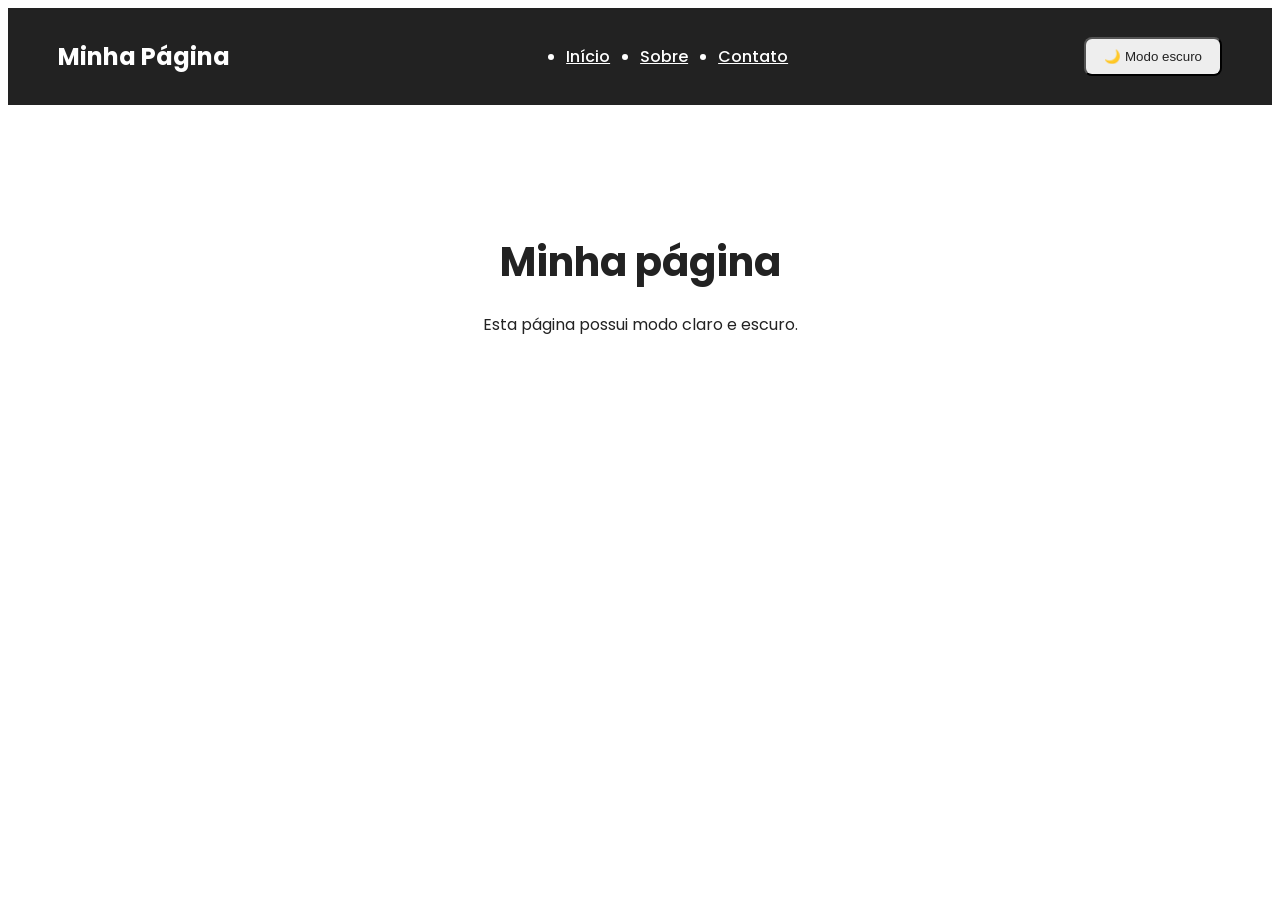
==== index.html @ bebd65f7 "Update stylesheet and script paths in index.html" ====
<!DOCTYPE html>
<html lang="pt-BR">

<head>
    <meta charset="UTF-8">
    <meta name="viewport" content="width=device-width, initial-scale=1.0">

    <title>Modo Escuro</title>

    <!-- Google Fonts -->
    <link rel="preconnect" href="https://fonts.googleapis.com">
    <link rel="preconnect" href="https://fonts.gstatic.com" crossorigin>

    <link href="https://fonts.googleapis.com/css2?family=Poppins:wght@400;500;600;700&display=swap" rel="stylesheet">

    <!-- CSS -->
    <link rel="stylesheet" href="css/style.css">
</head>

<body>

    <!-- NAVBAR -->
    <nav class="navbar">

        <div class="logo">
            Minha Página
        </div>

        <ul class="menu">
            <li><a href="#">Início</a></li>
            <li><a href="#">Sobre</a></li>
            <li><a href="#">Contato</a></li>
        </ul>

        <button id="botaoTema">
            🌙 Modo escuro
        </button>

    </nav>

    <!-- CONTEÚDO -->
    <main>

        <h1>Minha página</h1>

        <p>
            Esta página possui modo claro e escuro.
        </p>

    </main>

    <!-- JavaScript -->
    <script src="js/script.js"></script>

</body>

</html>
---- css/style.css ----
/* ===================================
   CONFIGURAÇÃO GERAL
   =================================== */

body {

    font-family: "Poppins", sans-serif;

    background-color: white;

    color: #222;

    transition: 0.3s;

}


/* ===================================
   NAVBAR
   =================================== */

.navbar {

    display: flex;

    justify-content: space-between;

    align-items: center;

    padding: 20px 50px;

    background-color: #222;

    color: white;

}


/* ===================================
   LOGO
   =================================== */

.logo {

    font-size: 24px;

    font-weight: 700;

}


/* ===================================
   MENU
   =================================== */

.menu {

    display: flex;

    gap: 30px;

}


.menu a {

    color: white;

    font-size: 16px;

    font-weight: 500;

    transition: 0.3s;

}


.menu a:hover {

    opacity: 0.7;

}


/* ===================================
   BOTÕES
   =================================== */

button {

    padding: 10px 18px;

    border-radius: 8px;

    background-color: #eee;

    color: #222;

    transition: 0.3s;

}


button:hover {

    transform: scale(1.05);

}


/* ===================================
   CONTEÚDO
   =================================== */

main {

    text-align: center;

    padding: 100px 20px;

}


h1 {

    font-size: 40px;

    margin-bottom: 20px;

}


p {

    margin-bottom: 30px;

}


/* ===================================
   MODO ESCURO
   =================================== */

.escuro {

    background-color: #222;

    color: white;

}


.escuro .navbar {

    background-color: #111;

}


.escuro button {

    background-color: #444;

    color: white;

}
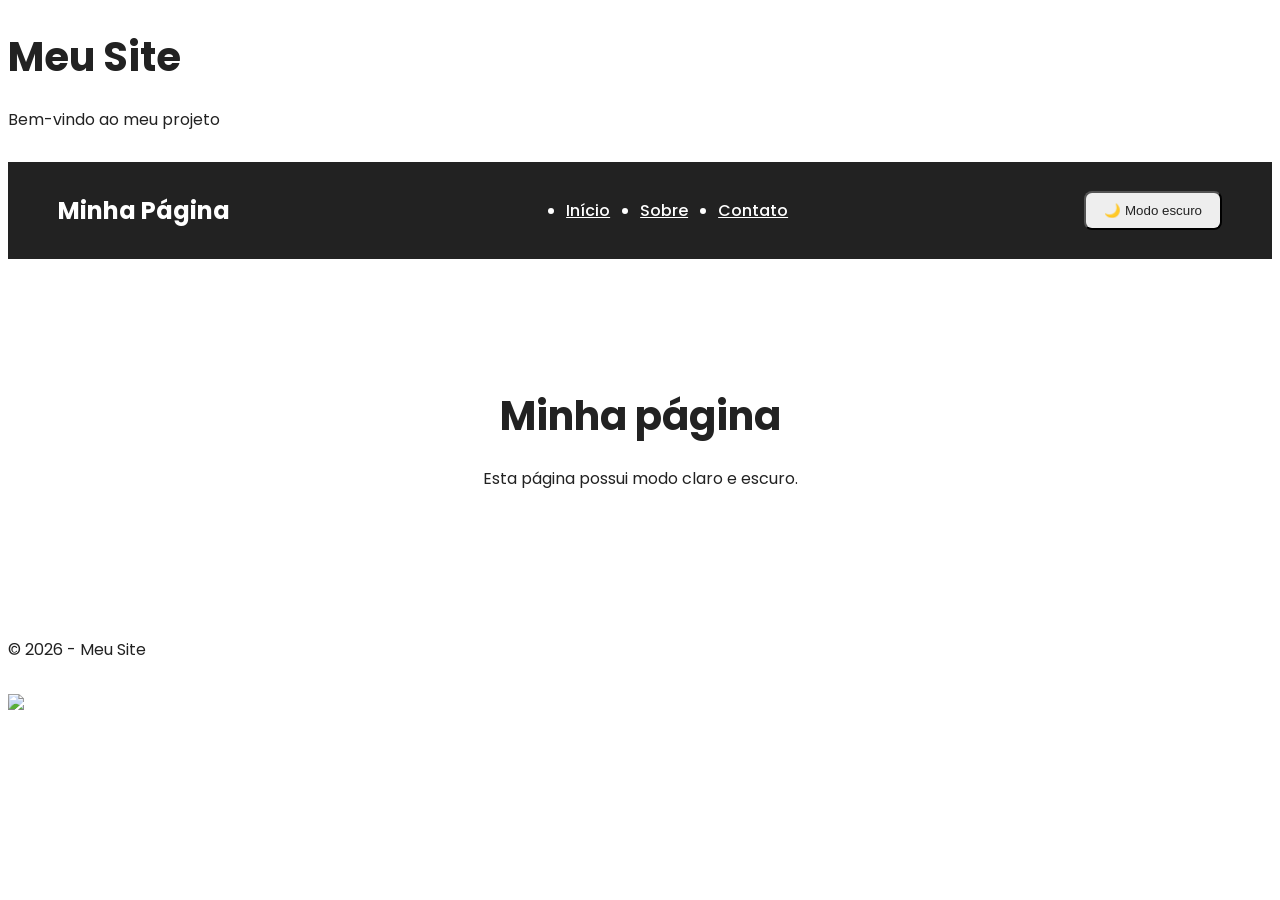
==== commit d0d3b4a5: "Add header and footer to index.html Added header and footer sections with site name and welcome mess" ====
--- a/index.html
+++ b/index.html
@@ -4,6 +4,9 @@
 <head>
     <meta charset="UTF-8">
     <meta name="viewport" content="width=device-width, initial-scale=1.0">
+
+    <!--FAVICON-->
+    <link rel="icon" type="image/png" href="img/favicon.png">
 
     <title>Modo Escuro</title>
 
@@ -19,6 +22,16 @@
 
 <body>
 
+    <!--HEADER-->
+    <header class="hero">
+
+        <!--Logo/nome do site-->
+        <h1 class="hero-texto">
+            Meu Site
+        </h1>
+        <p class="hero-texto"> Bem-vindo ao meu projeto</p>
+    </header>
+    
     <!-- NAVBAR -->
     <nav class="navbar">
 
@@ -49,6 +62,16 @@
 
     </main>
 
+    <!--FOOTER-->
+    <footer>
+        <p> © 2026 - Meu Site</p>
+        <div class = "redes">
+            <a href="#">
+                <img src="img/facebook.png">
+            </a>
+        </div>
+    </footer>
+    
     <!-- JavaScript -->
     <script src="js/script.js"></script>
 
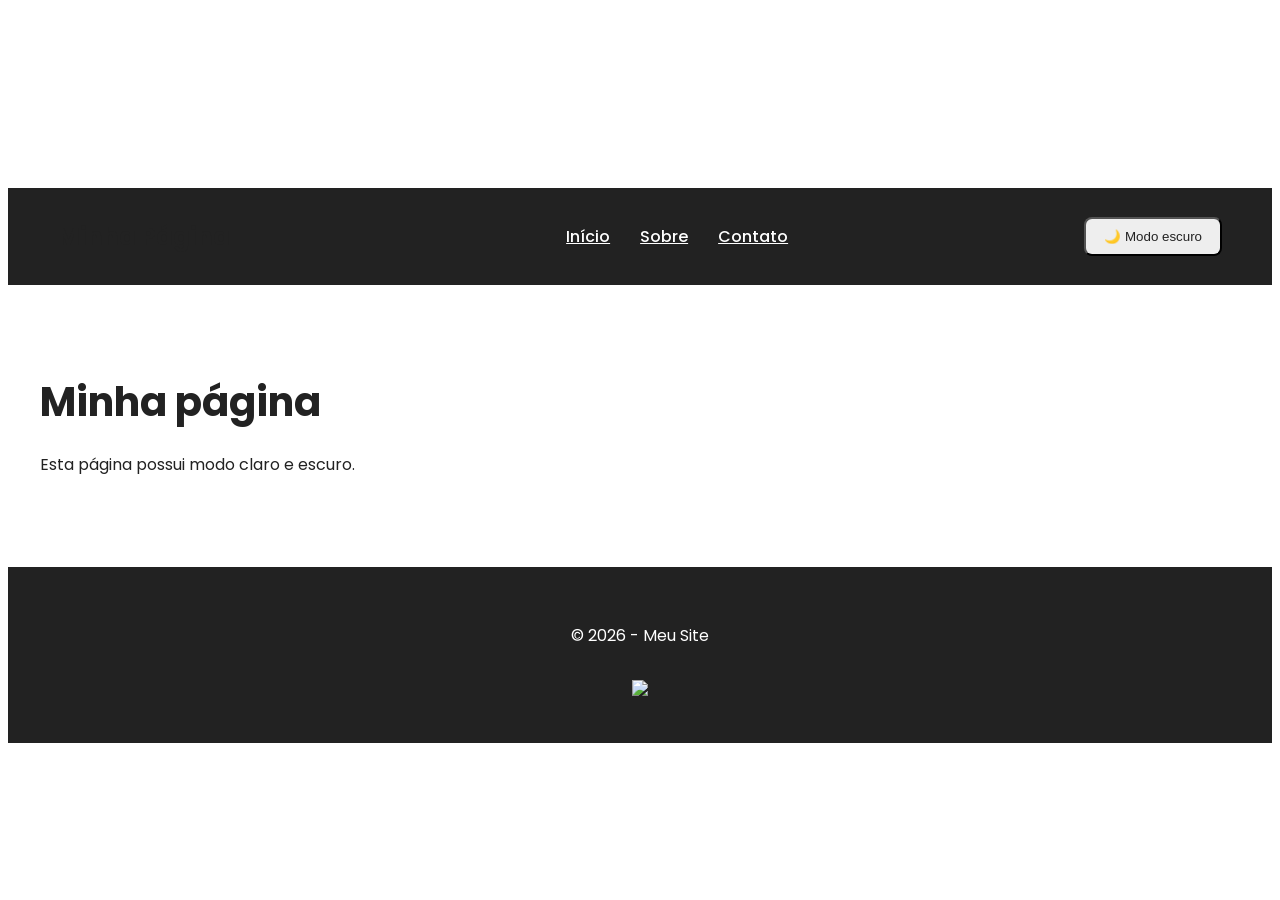
==== commit ee2fc6fc: "Remove header content from index.html Removed header logo and welcome text from index.html" ====
--- a/index.html
+++ b/index.html
@@ -25,11 +25,8 @@
     <!--HEADER-->
     <header class="hero">
 
-        <!--Logo/nome do site-->
-        <h1 class="hero-texto">
-            Meu Site
-        </h1>
-        <p class="hero-texto"> Bem-vindo ao meu projeto</p>
+       
+        
     </header>
     
     <!-- NAVBAR -->
--- a/css/style.css
+++ b/css/style.css
@@ -5,15 +5,29 @@
 body {
 
     font-family: "Poppins", sans-serif;
-
     background-color: white;
-
     color: #222;
-
     transition: 0.3s;
-
+   
 }
 
+/* ===================================
+   HEADER
+   =================================== */
+.hero{
+
+    width: 100%;
+    height: 180px;   
+    background-image: url("img/banner.jpg");
+    background-size: cover;
+    background-position: center;
+    background-repeat: no-repeat;
+    display: flex;
+    justify-content: center;
+    align-items: center;
+    color: white;
+    text-align: center;
+}
 
 /* ===================================
    NAVBAR
@@ -21,18 +35,14 @@
 
 .navbar {
 
+    background-color: #222;
     display: flex;
-
     justify-content: space-between;
-
     align-items: center;
-
     padding: 20px 50px;
-
-    background-color: #222;
-
-    color: white;
-
+    position: sticky;
+    top: 0;
+    z-index: 1000;
 }
 
 
@@ -43,7 +53,6 @@
 .logo {
 
     font-size: 24px;
-
     font-weight: 700;
 
 }
@@ -56,8 +65,8 @@
 .menu {
 
     display: flex;
-
     gap: 30px;
+    list-style: none;
 
 }
 
@@ -65,11 +74,8 @@
 .menu a {
 
     color: white;
-
     font-size: 16px;
-
     font-weight: 500;
-
     transition: 0.3s;
 
 }
@@ -78,6 +84,7 @@
 .menu a:hover {
 
     opacity: 0.7;
+    color: gold;
 
 }
 
@@ -89,13 +96,9 @@
 button {
 
     padding: 10px 18px;
-
     border-radius: 8px;
-
     background-color: #eee;
-
     color: #222;
-
     transition: 0.3s;
 
 }
@@ -114,17 +117,15 @@
 
 main {
 
-    text-align: center;
-
-    padding: 100px 20px;
-
+    max-width: 1200px;
+    margin: auto;
+    padding: 60px 20px;
 }
 
 
 h1 {
 
     font-size: 40px;
-
     margin-bottom: 20px;
 
 }
@@ -136,6 +137,33 @@
 
 }
 
+footer {
+
+    background-color: #222;
+    color: white;
+    text-align: center;
+    padding: 40px;
+}
+
+.redes {
+
+    display: flex;
+    justify-content: center;
+    gap: 20px;
+    margin-top: 20px;
+}
+
+.redes img {
+
+    width: 40px;
+    transition: 0.3s;
+}
+
+.redes img:hover {
+
+    transform: scale(1.2);
+}
+
 
 /* ===================================
    MODO ESCURO
@@ -144,7 +172,6 @@
 .escuro {
 
     background-color: #222;
-
     color: white;
 
 }
@@ -160,7 +187,6 @@
 .escuro button {
 
     background-color: #444;
-
     color: white;
 
-}+}
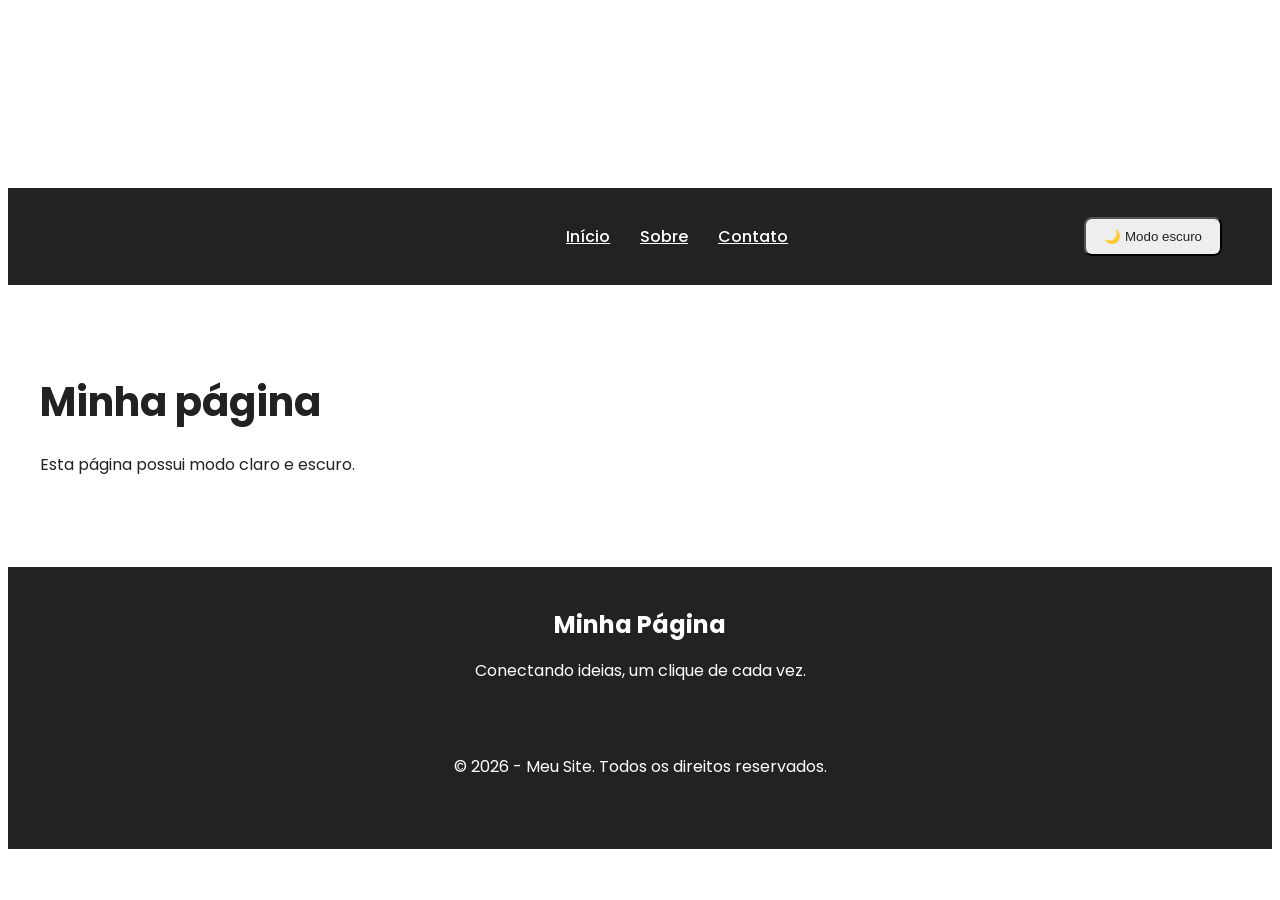
==== commit 19ab27b4: "Add files via upload" ====
--- a/index.html
+++ b/index.html
@@ -61,12 +61,54 @@
 
     <!--FOOTER-->
     <footer>
-        <p> © 2026 - Meu Site</p>
-        <div class = "redes">
-            <a href="#">
-                <img src="img/facebook.png">
-            </a>
+
+        <div class="footer-conteudo">
+
+            <div class="footer-info">
+                <div class="logo">Minha Página</div>
+                <p class="footer-texto">Conectando ideias, um clique de cada vez.</p>
+            </div>
+
+            <div class="redes">
+
+                <a href="#" class="rede-icone" aria-label="Facebook" target="_blank" rel="noopener">
+                    <svg viewBox="0 0 24 24" fill="currentColor" aria-hidden="true">
+                        <path d="M22 12.06C22 6.5 17.52 2 12 2S2 6.5 2 12.06C2 17.08 5.66 21.24 10.44 22v-7.03H7.9v-2.91h2.54V9.85c0-2.5 1.49-3.89 3.77-3.89 1.09 0 2.24.2 2.24.2v2.46h-1.26c-1.24 0-1.63.77-1.63 1.56v1.88h2.78l-.44 2.91h-2.34V22C18.34 21.24 22 17.08 22 12.06z"/>
+                    </svg>
+                </a>
+
+                <a href="#" class="rede-icone" aria-label="Instagram" target="_blank" rel="noopener">
+                    <svg viewBox="0 0 24 24" fill="currentColor" aria-hidden="true">
+                        <path d="M12 2c2.72 0 3.06.01 4.12.06 1.06.05 1.79.22 2.43.47.66.25 1.22.6 1.77 1.15.5.5.86 1.02 1.15 1.77.25.64.42 1.37.47 2.43.05 1.06.06 1.4.06 4.12s-.01 3.06-.06 4.12c-.05 1.06-.22 1.79-.47 2.43a4.9 4.9 0 0 1-1.15 1.77 4.9 4.9 0 0 1-1.77 1.15c-.64.25-1.37.42-2.43.47-1.06.05-1.4.06-4.12.06s-3.06-.01-4.12-.06c-1.06-.05-1.79-.22-2.43-.47a4.9 4.9 0 0 1-1.77-1.15 4.9 4.9 0 0 1-1.15-1.77c-.25-.64-.42-1.37-.47-2.43C2.01 15.06 2 14.72 2 12s.01-3.06.06-4.12c.05-1.06.22-1.79.47-2.43.25-.66.6-1.22 1.15-1.77A4.9 4.9 0 0 1 5.45.53c.64-.25 1.37-.42 2.43-.47C8.94.01 9.28 0 12 0zm0 5a5 5 0 1 0 0 10 5 5 0 0 0 0-10zm0 8.2a3.2 3.2 0 1 1 0-6.4 3.2 3.2 0 0 1 0 6.4zm5.2-8.4a1.17 1.17 0 1 1 0-2.34 1.17 1.17 0 0 1 0 2.34z"/>
+                    </svg>
+                </a>
+
+                <a href="#" class="rede-icone" aria-label="X (Twitter)" target="_blank" rel="noopener">
+                    <svg viewBox="0 0 24 24" fill="currentColor" aria-hidden="true">
+                        <path d="M18.24 2H21l-6.55 7.49L22.2 22h-6.9l-5.4-7.05L3.7 22H1l7.02-8.02L1.1 2h7.06l4.88 6.44L18.24 2zm-1.2 18h1.9L7.04 4h-2l12 16z"/>
+                    </svg>
+                </a>
+
+                <a href="#" class="rede-icone" aria-label="LinkedIn" target="_blank" rel="noopener">
+                    <svg viewBox="0 0 24 24" fill="currentColor" aria-hidden="true">
+                        <path d="M20.45 20.45h-3.56v-5.57c0-1.33-.02-3.04-1.85-3.04-1.86 0-2.14 1.45-2.14 2.94v5.67H9.34V9h3.42v1.56h.05c.48-.9 1.64-1.85 3.38-1.85 3.6 0 4.27 2.37 4.27 5.46v6.28zM5.34 7.43a2.07 2.07 0 1 1 0-4.13 2.07 2.07 0 0 1 0 4.13zM7.12 20.45H3.56V9h3.56v11.45z"/>
+                    </svg>
+                </a>
+
+                <a href="#" class="rede-icone" aria-label="YouTube" target="_blank" rel="noopener">
+                    <svg viewBox="0 0 24 24" fill="currentColor" aria-hidden="true">
+                        <path d="M23.5 6.19a3.02 3.02 0 0 0-2.12-2.14C19.5 3.5 12 3.5 12 3.5s-7.5 0-9.38.55A3.02 3.02 0 0 0 .5 6.19 31.6 31.6 0 0 0 0 12a31.6 31.6 0 0 0 .5 5.81 3.02 3.02 0 0 0 2.12 2.14C4.5 20.5 12 20.5 12 20.5s7.5 0 9.38-.55a3.02 3.02 0 0 0 2.12-2.14A31.6 31.6 0 0 0 24 12a31.6 31.6 0 0 0-.5-5.81zM9.6 15.6V8.4L15.8 12l-6.2 3.6z"/>
+                    </svg>
+                </a>
+
+            </div>
+
         </div>
+
+        <div class="footer-baixo">
+            <p>&copy; 2026 - Meu Site. Todos os direitos reservados.</p>
+        </div>
+
     </footer>
     
     <!-- JavaScript -->
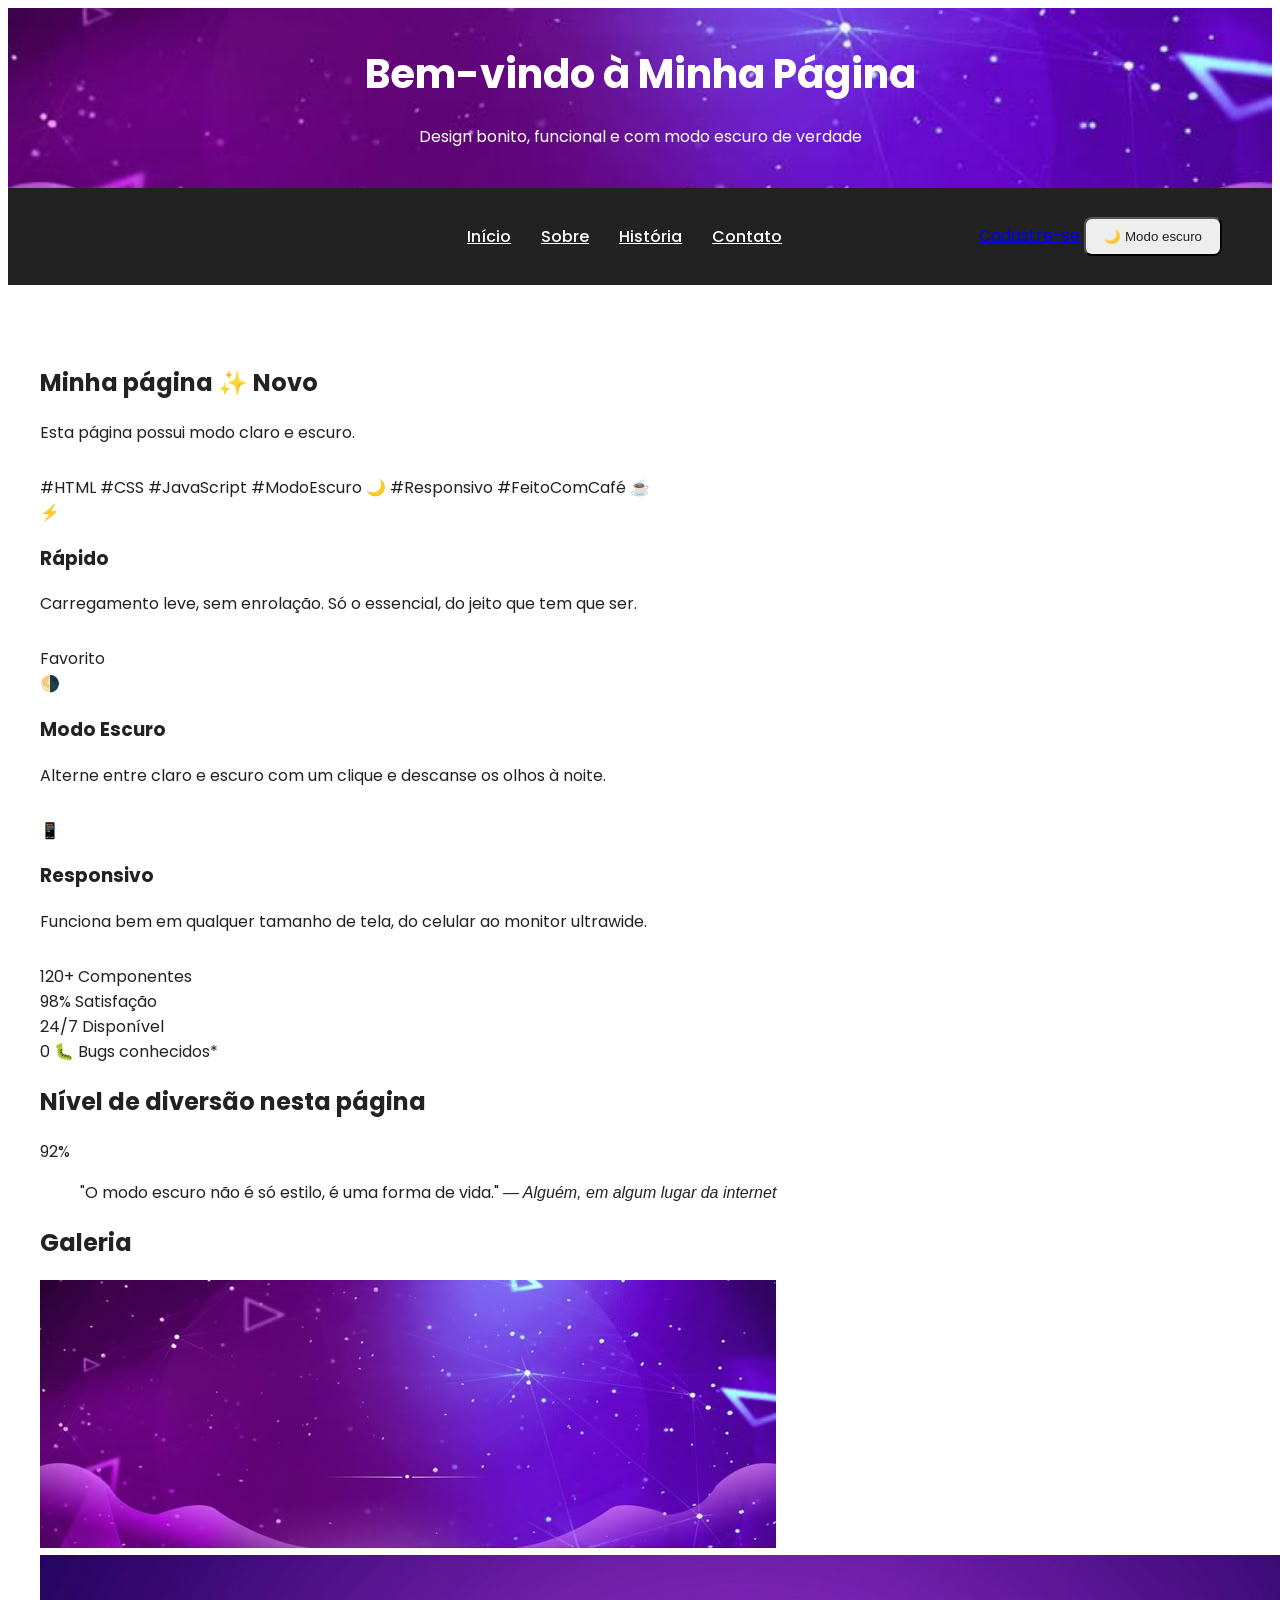
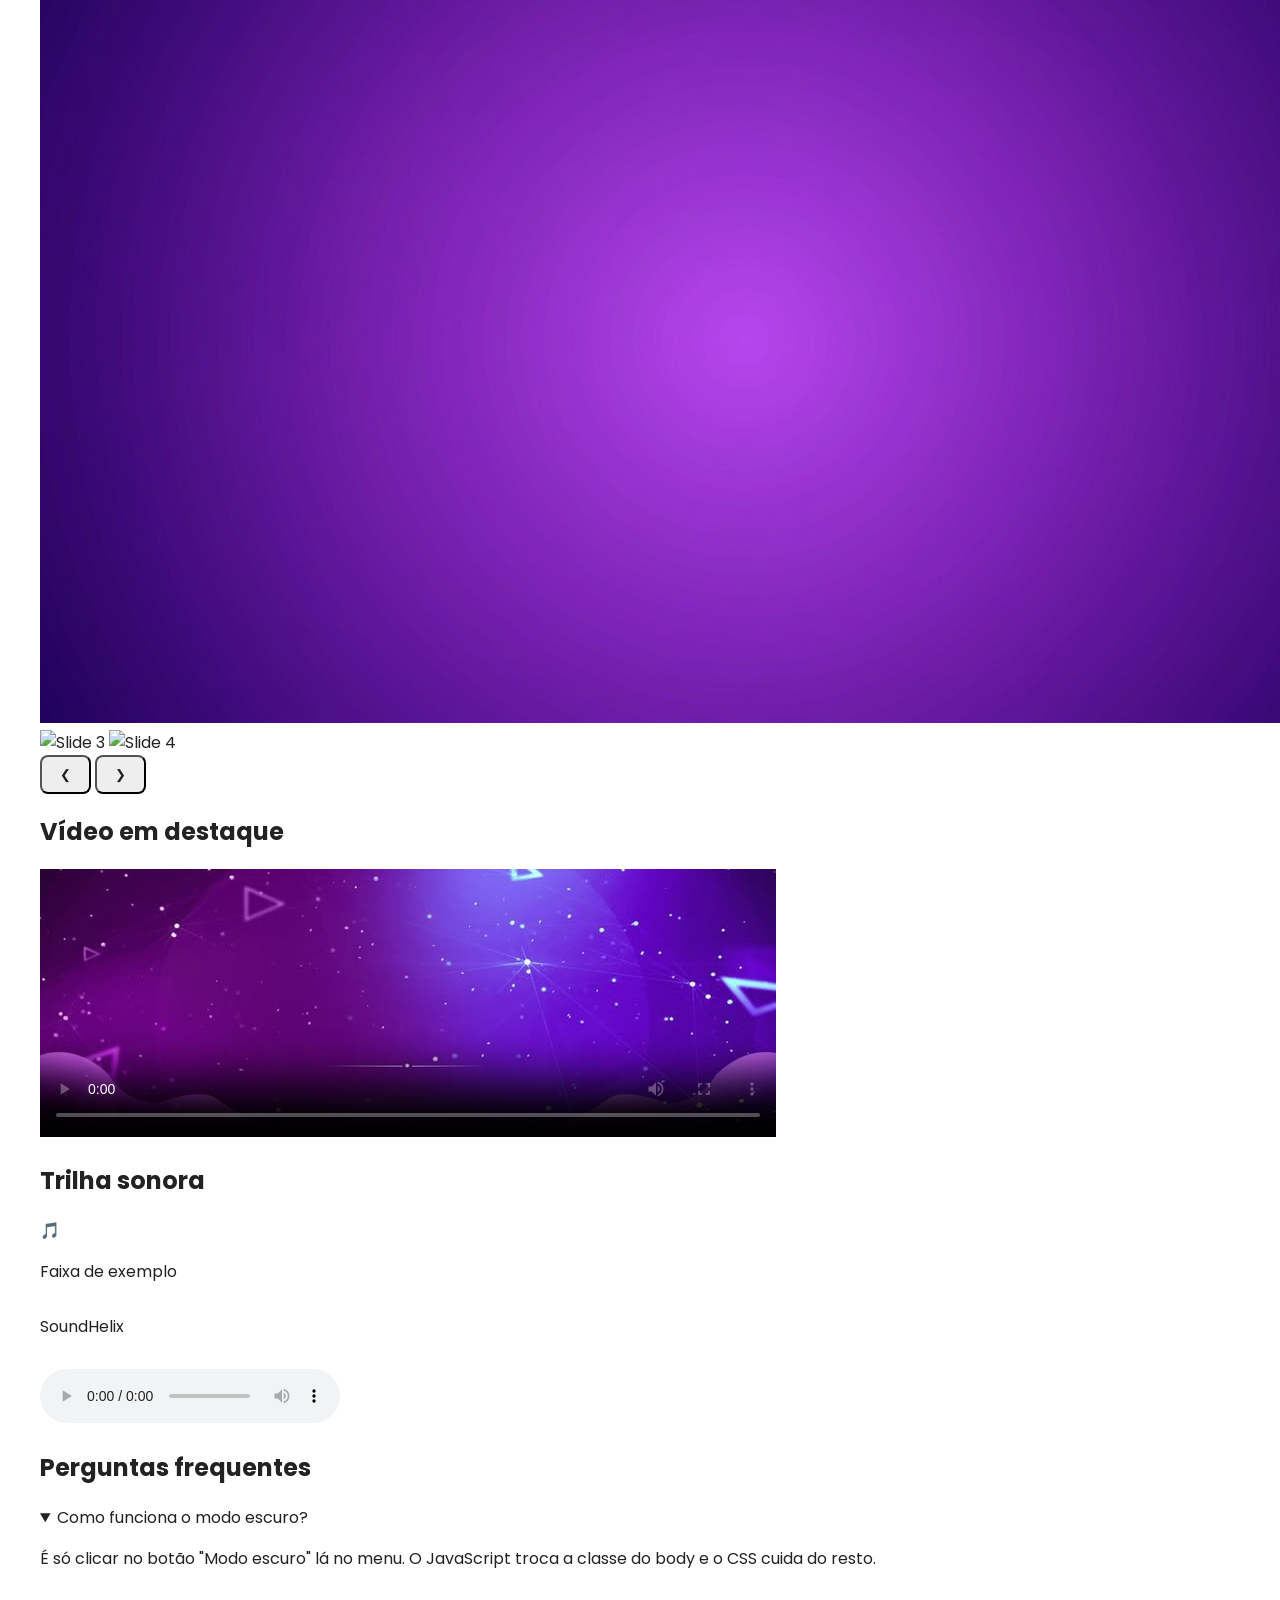
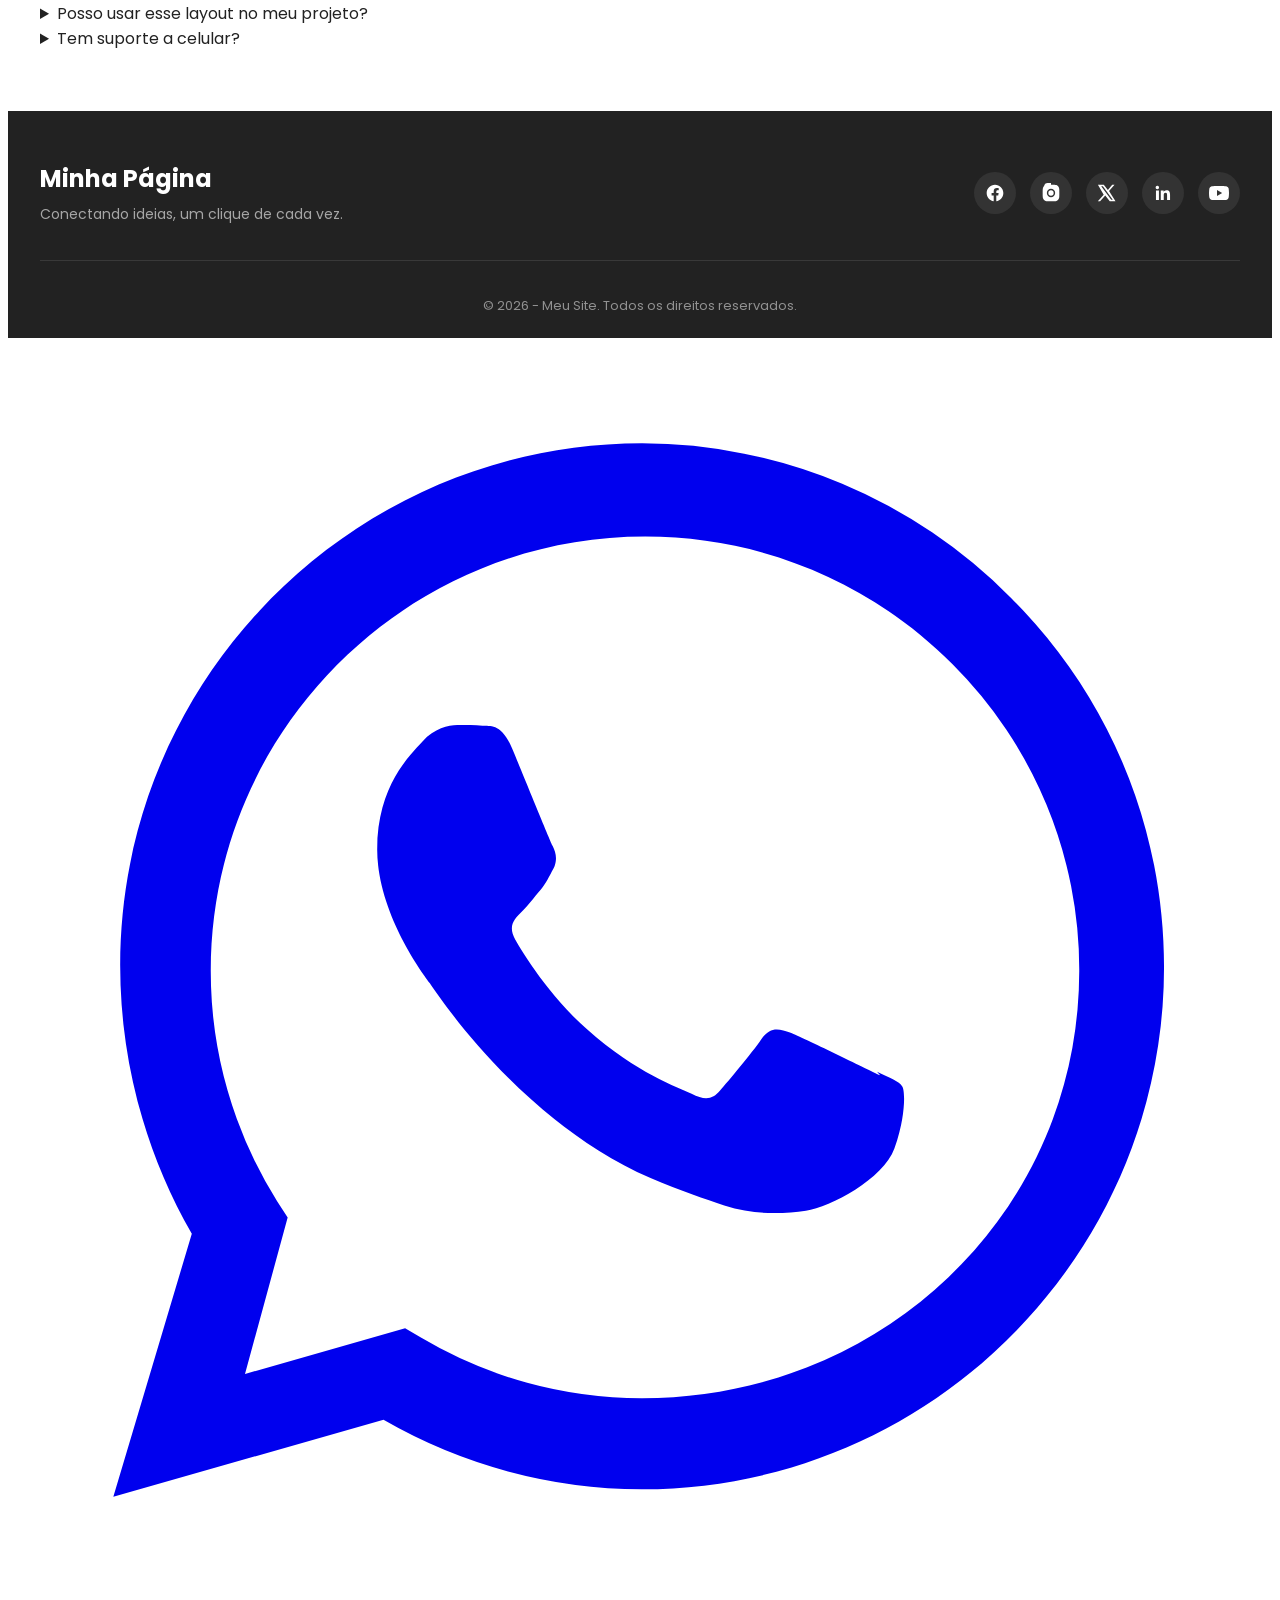
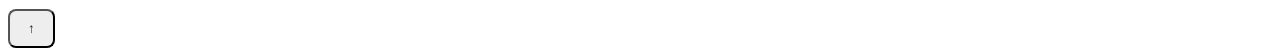
==== commit 1b98f43f: "Add files via upload" ====
--- a/index.html
+++ b/index.html
@@ -25,8 +25,11 @@
     <!--HEADER-->
     <header class="hero">
 
-       
-        
+        <div class="hero-conteudo">
+            <h1 class="hero-titulo">Bem-vindo à Minha Página</h1>
+            <p class="hero-subtitulo">Design bonito, funcional e com modo escuro de verdade</p>
+        </div>
+
     </header>
     
     <!-- NAVBAR -->
@@ -37,26 +40,189 @@
         </div>
 
         <ul class="menu">
-            <li><a href="#">Início</a></li>
-            <li><a href="#">Sobre</a></li>
-            <li><a href="#">Contato</a></li>
+            <li><a href="index.html">Início</a></li>
+            <li><a href="sobre.html">Sobre</a></li>
+            <li><a href="historia.html">História</a></li>
+            <li><a href="contato.html">Contato</a></li>
         </ul>
 
-        <button id="botaoTema">
-            🌙 Modo escuro
-        </button>
+        <div class="navbar-acoes">
+
+            <a href="cadastro.html" class="botao-cadastro">Cadastre-se</a>
+
+            <button id="botaoTema">
+                🌙 Modo escuro
+            </button>
+
+        </div>
 
     </nav>
 
     <!-- CONTEÚDO -->
     <main>
 
-        <h1>Minha página</h1>
+        <h2 class="titulo-secao">Minha página <span class="badge">✨ Novo</span></h2>
 
         <p>
             Esta página possui modo claro e escuro.
         </p>
 
+        <!-- TAGS -->
+        <div class="tags">
+            <span class="tag">#HTML</span>
+            <span class="tag">#CSS</span>
+            <span class="tag">#JavaScript</span>
+            <span class="tag tag-destaque">#ModoEscuro 🌙</span>
+            <span class="tag">#Responsivo</span>
+            <span class="tag">#FeitoComCafé ☕</span>
+        </div>
+
+        <!-- CARDS DE RECURSOS -->
+        <section class="cards">
+
+            <div class="card">
+                <div class="card-icone">⚡</div>
+                <h3>Rápido</h3>
+                <p>Carregamento leve, sem enrolação. Só o essencial, do jeito que tem que ser.</p>
+            </div>
+
+            <div class="card card-destaque">
+                <div class="card-selo">Favorito</div>
+                <div class="card-icone">🌗</div>
+                <h3>Modo Escuro</h3>
+                <p>Alterne entre claro e escuro com um clique e descanse os olhos à noite.</p>
+            </div>
+
+            <div class="card">
+                <div class="card-icone">📱</div>
+                <h3>Responsivo</h3>
+                <p>Funciona bem em qualquer tamanho de tela, do celular ao monitor ultrawide.</p>
+            </div>
+
+        </section>
+
+        <!-- ESTATÍSTICAS -->
+        <section class="stats">
+
+            <div class="stat">
+                <span class="stat-numero">120+</span>
+                <span class="stat-label">Componentes</span>
+            </div>
+
+            <div class="stat">
+                <span class="stat-numero">98%</span>
+                <span class="stat-label">Satisfação</span>
+            </div>
+
+            <div class="stat">
+                <span class="stat-numero">24/7</span>
+                <span class="stat-label">Disponível</span>
+            </div>
+
+            <div class="stat">
+                <span class="stat-numero">0 🐛</span>
+                <span class="stat-label">Bugs conhecidos*</span>
+            </div>
+
+        </section>
+
+        <!-- BARRA DE PROGRESSO DIVERTIDA -->
+        <section class="progresso-bloco">
+            <h2>Nível de diversão nesta página</h2>
+            <div class="barra-progresso">
+                <div class="barra-preenchida" style="width: 92%;">92%</div>
+            </div>
+        </section>
+
+        <!-- CITAÇÃO -->
+        <blockquote class="citacao">
+            "O modo escuro não é só estilo, é uma forma de vida." 
+            <cite>— Alguém, em algum lugar da internet</cite>
+        </blockquote>
+
+        <!-- CARROSSEL DE IMAGENS -->
+        <section class="carrossel-secao">
+
+            <h2>Galeria</h2>
+
+            <div class="carrossel" id="carrossel">
+
+                <div class="carrossel-slides" id="carrosselSlides">
+                    <img src="img/banner.jpg" class="carrossel-slide" alt="Slide 1 - banner roxo">
+                    <img src="img/banner.png" class="carrossel-slide" alt="Slide 2 - banner degradê">
+                    <img src="https://picsum.photos/seed/pagina3/1200/500" class="carrossel-slide" alt="Slide 3">
+                    <img src="https://picsum.photos/seed/pagina4/1200/500" class="carrossel-slide" alt="Slide 4">
+                </div>
+
+                <button class="carrossel-seta carrossel-anterior" id="carrosselAnterior" aria-label="Slide anterior">&#10094;</button>
+                <button class="carrossel-seta carrossel-proximo" id="carrosselProximo" aria-label="Próximo slide">&#10095;</button>
+
+                <div class="carrossel-pontos" id="carrosselPontos"></div>
+
+            </div>
+
+        </section>
+
+        <!-- VÍDEO -->
+        <section class="video-secao">
+
+            <h2>Vídeo em destaque</h2>
+
+            <div class="video-wrapper">
+                <video controls poster="img/banner.jpg">
+                    <source src="https://www.w3schools.com/html/mov_bbb.mp4" type="video/mp4">
+                    Seu navegador não suporta a exibição de vídeos.
+                </video>
+            </div>
+
+        </section>
+
+        <!-- MÚSICA -->
+        <section class="musica-secao">
+
+            <h2>Trilha sonora</h2>
+
+            <div class="player-musica">
+
+                <div class="player-info">
+                    <div class="player-icone">🎵</div>
+                    <div>
+                        <p class="player-titulo">Faixa de exemplo</p>
+                        <p class="player-artista">SoundHelix</p>
+                    </div>
+                </div>
+
+                <audio controls>
+                    <source src="https://www.soundhelix.com/examples/mp3/SoundHelix-Song-1.mp3" type="audio/mpeg">
+                    Seu navegador não suporta a reprodução de áudio.
+                </audio>
+
+            </div>
+
+        </section>
+
+        <!-- FAQ / ACCORDION -->
+        <section class="faq">
+
+            <h2>Perguntas frequentes</h2>
+
+            <details class="faq-item" open>
+                <summary>Como funciona o modo escuro?</summary>
+                <p>É só clicar no botão "Modo escuro" lá no menu. O JavaScript troca a classe do body e o CSS cuida do resto.</p>
+            </details>
+
+            <details class="faq-item">
+                <summary>Posso usar esse layout no meu projeto?</summary>
+                <p>Claro! É só copiar, colar e adaptar as cores, textos e imagens do jeito que quiser.</p>
+            </details>
+
+            <details class="faq-item">
+                <summary>Tem suporte a celular?</summary>
+                <p>Sim, o layout se adapta a telas menores automaticamente.</p>
+            </details>
+
+        </section>
+
     </main>
 
     <!--FOOTER-->
@@ -111,6 +277,18 @@
 
     </footer>
     
+    <!-- WHATSAPP FLUTUANTE -->
+    <a href="https://wa.me/5511999999999" target="_blank" rel="noopener" class="whatsapp-flutuante" aria-label="Fale conosco no WhatsApp">
+        <svg viewBox="0 0 24 24" fill="currentColor" aria-hidden="true">
+            <path d="M12.04 2C6.58 2 2.13 6.45 2.13 11.91c0 1.79.47 3.55 1.36 5.1L2 22l5.13-1.46a9.87 9.87 0 0 0 4.9 1.32h.01c5.46 0 9.91-4.45 9.91-9.91 0-2.65-1.03-5.14-2.9-7.01A9.87 9.87 0 0 0 12.04 2zm0 18.13h-.01a8.2 8.2 0 0 1-4.19-1.15l-.3-.18-3.04.87.81-2.97-.2-.31a8.2 8.2 0 0 1-1.26-4.38c0-4.54 3.7-8.24 8.25-8.24 2.2 0 4.27.86 5.83 2.42a8.19 8.19 0 0 1 2.41 5.83c0 4.54-3.7 8.11-8.3 8.11zm4.52-6.13c-.25-.12-1.47-.72-1.7-.81-.23-.08-.39-.12-.56.13-.17.25-.64.81-.78.97-.14.17-.29.19-.54.06-.25-.12-1.04-.38-1.98-1.22-.73-.65-1.23-1.46-1.37-1.71-.14-.25-.02-.38.11-.51.11-.11.25-.29.37-.43.12-.14.16-.25.25-.41.08-.17.04-.31-.02-.43-.06-.12-.56-1.35-.77-1.85-.2-.48-.41-.42-.56-.43-.14-.01-.31-.01-.48-.01-.17 0-.43.06-.66.31-.23.25-.86.84-.86 2.05 0 1.21.88 2.38 1 2.54.12.17 1.73 2.64 4.19 3.7.59.25 1.04.4 1.4.52.59.19 1.12.16 1.55.1.47-.07 1.47-.6 1.68-1.18.21-.58.21-1.08.15-1.18-.06-.1-.23-.16-.48-.28z"/>
+        </svg>
+    </a>
+
+    <!-- BOTÃO VOLTAR AO TOPO -->
+    <button id="botaoTopo" class="botao-topo" aria-label="Voltar ao topo">
+        ↑
+    </button>
+
     <!-- JavaScript -->
     <script src="js/script.js"></script>
 
--- a/css/style.css
+++ b/css/style.css
@@ -18,7 +18,7 @@
 
     width: 100%;
     height: 180px;   
-    background-image: url("img/banner.jpg");
+    background-image: url("../img/banner.jpg");
     background-size: cover;
     background-position: center;
     background-repeat: no-repeat;
@@ -141,27 +141,122 @@
 
     background-color: #222;
     color: white;
+    padding: 50px 20px 0;
+    transition: 0.3s;
+
+}
+
+.footer-conteudo {
+
+    max-width: 1200px;
+    margin: 0 auto;
+    display: flex;
+    justify-content: space-between;
+    align-items: center;
+    flex-wrap: wrap;
+    gap: 30px;
+    padding-bottom: 35px;
+    border-bottom: 1px solid rgba(255, 255, 255, 0.1);
+
+}
+
+.footer-info .logo {
+
+    color: white;
+
+}
+
+.footer-texto {
+
+    margin-top: 8px;
+    margin-bottom: 0;
+    font-size: 14px;
+    color: rgba(255, 255, 255, 0.6);
+
+}
+
+.redes {
+
+    display: flex;
+    justify-content: center;
+    gap: 14px;
+
+}
+
+.rede-icone {
+
+    display: flex;
+    justify-content: center;
+    align-items: center;
+    width: 42px;
+    height: 42px;
+    border-radius: 50%;
+    background-color: rgba(255, 255, 255, 0.08);
+    color: white;
+    transition: 0.3s;
+
+}
+
+.rede-icone svg {
+
+    width: 20px;
+    height: 20px;
+
+}
+
+.rede-icone:hover {
+
+    background-color: gold;
+    color: #222;
+    transform: translateY(-4px);
+
+}
+
+.footer-baixo {
+
+    max-width: 1200px;
+    margin: 0 auto;
     text-align: center;
-    padding: 40px;
-}
-
-.redes {
-
-    display: flex;
-    justify-content: center;
-    gap: 20px;
-    margin-top: 20px;
-}
-
-.redes img {
-
-    width: 40px;
-    transition: 0.3s;
-}
-
-.redes img:hover {
-
-    transform: scale(1.2);
+    padding: 22px 0;
+    font-size: 13px;
+    color: rgba(255, 255, 255, 0.5);
+
+}
+
+.footer-baixo p {
+
+    margin-bottom: 0;
+
+}
+
+
+/* ===================================
+   FOOTER - MODO ESCURO
+   =================================== */
+
+.escuro footer {
+
+    background-color: #0a0a0a;
+
+}
+
+.escuro .footer-conteudo {
+
+    border-bottom-color: rgba(255, 255, 255, 0.06);
+
+}
+
+.escuro .rede-icone {
+
+    background-color: rgba(255, 255, 255, 0.05);
+
+}
+
+.escuro .rede-icone:hover {
+
+    background-color: gold;
+    color: #111;
+
 }
 
 
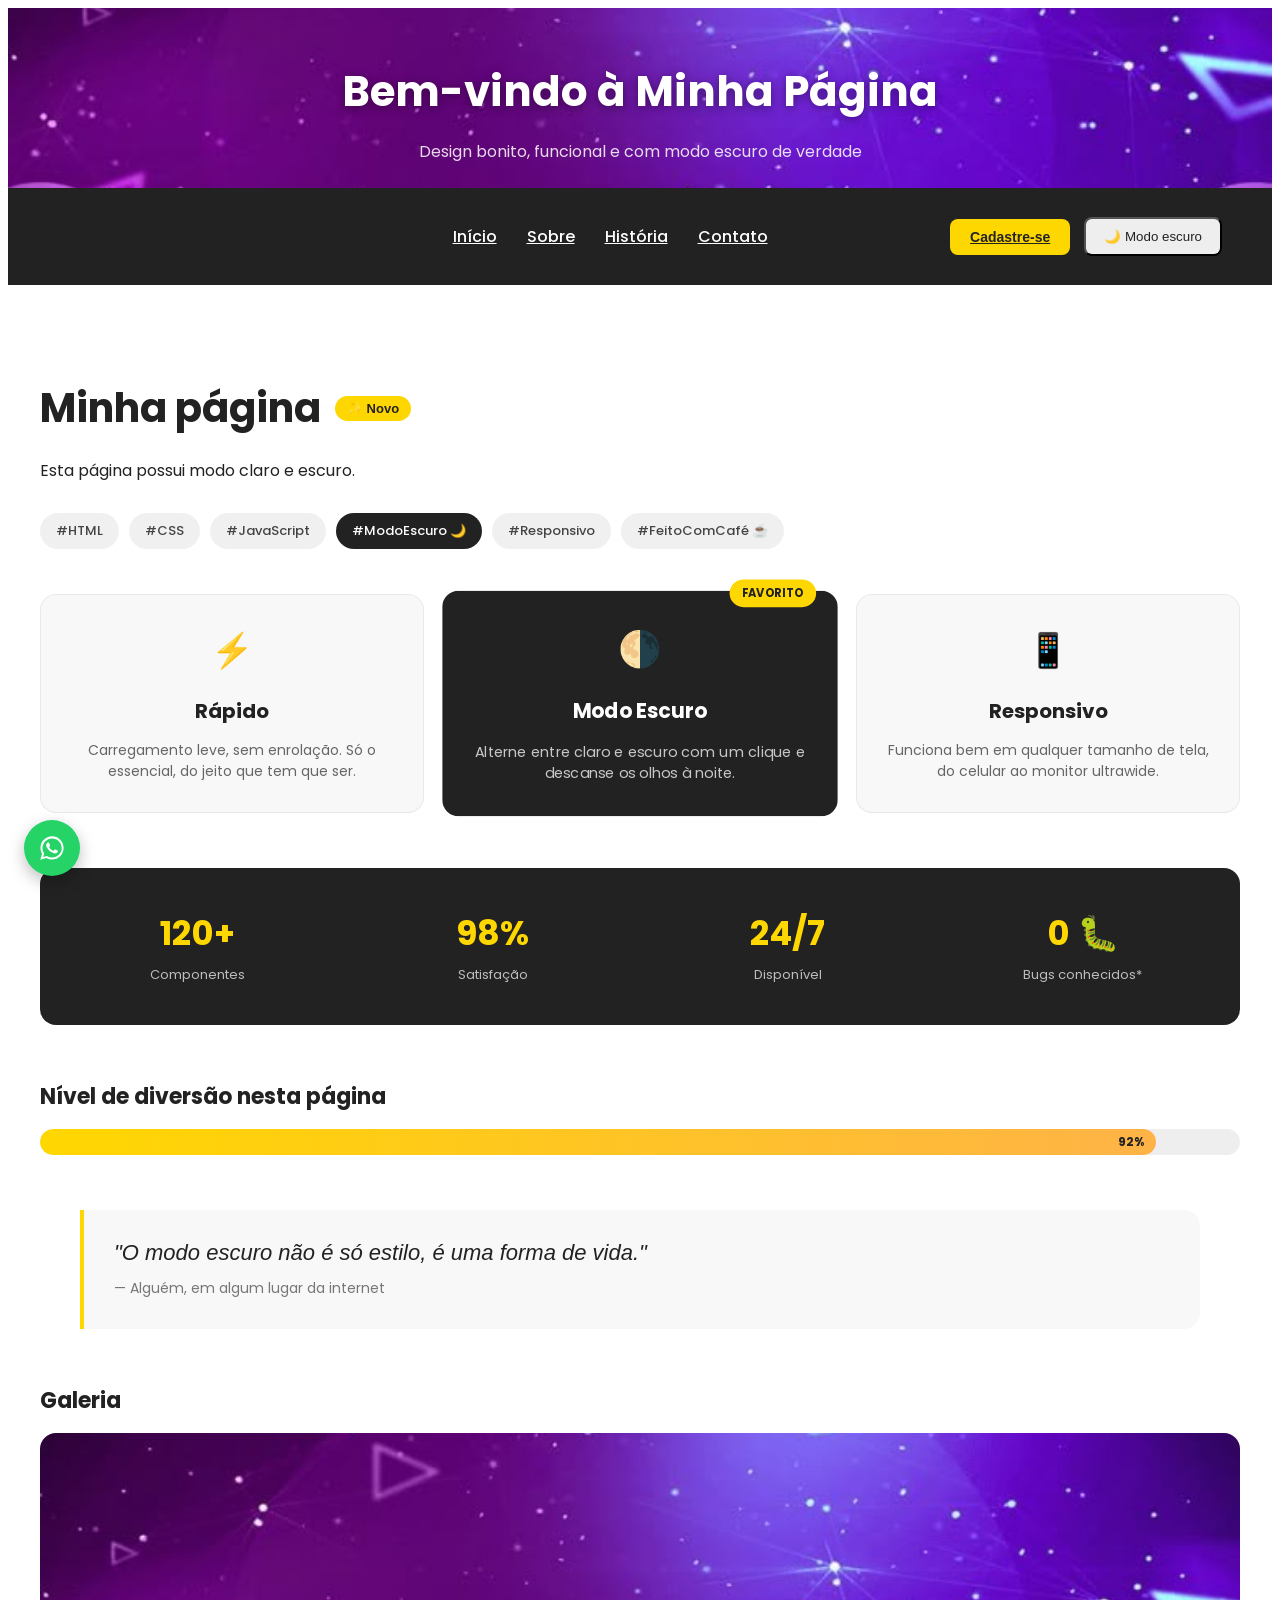
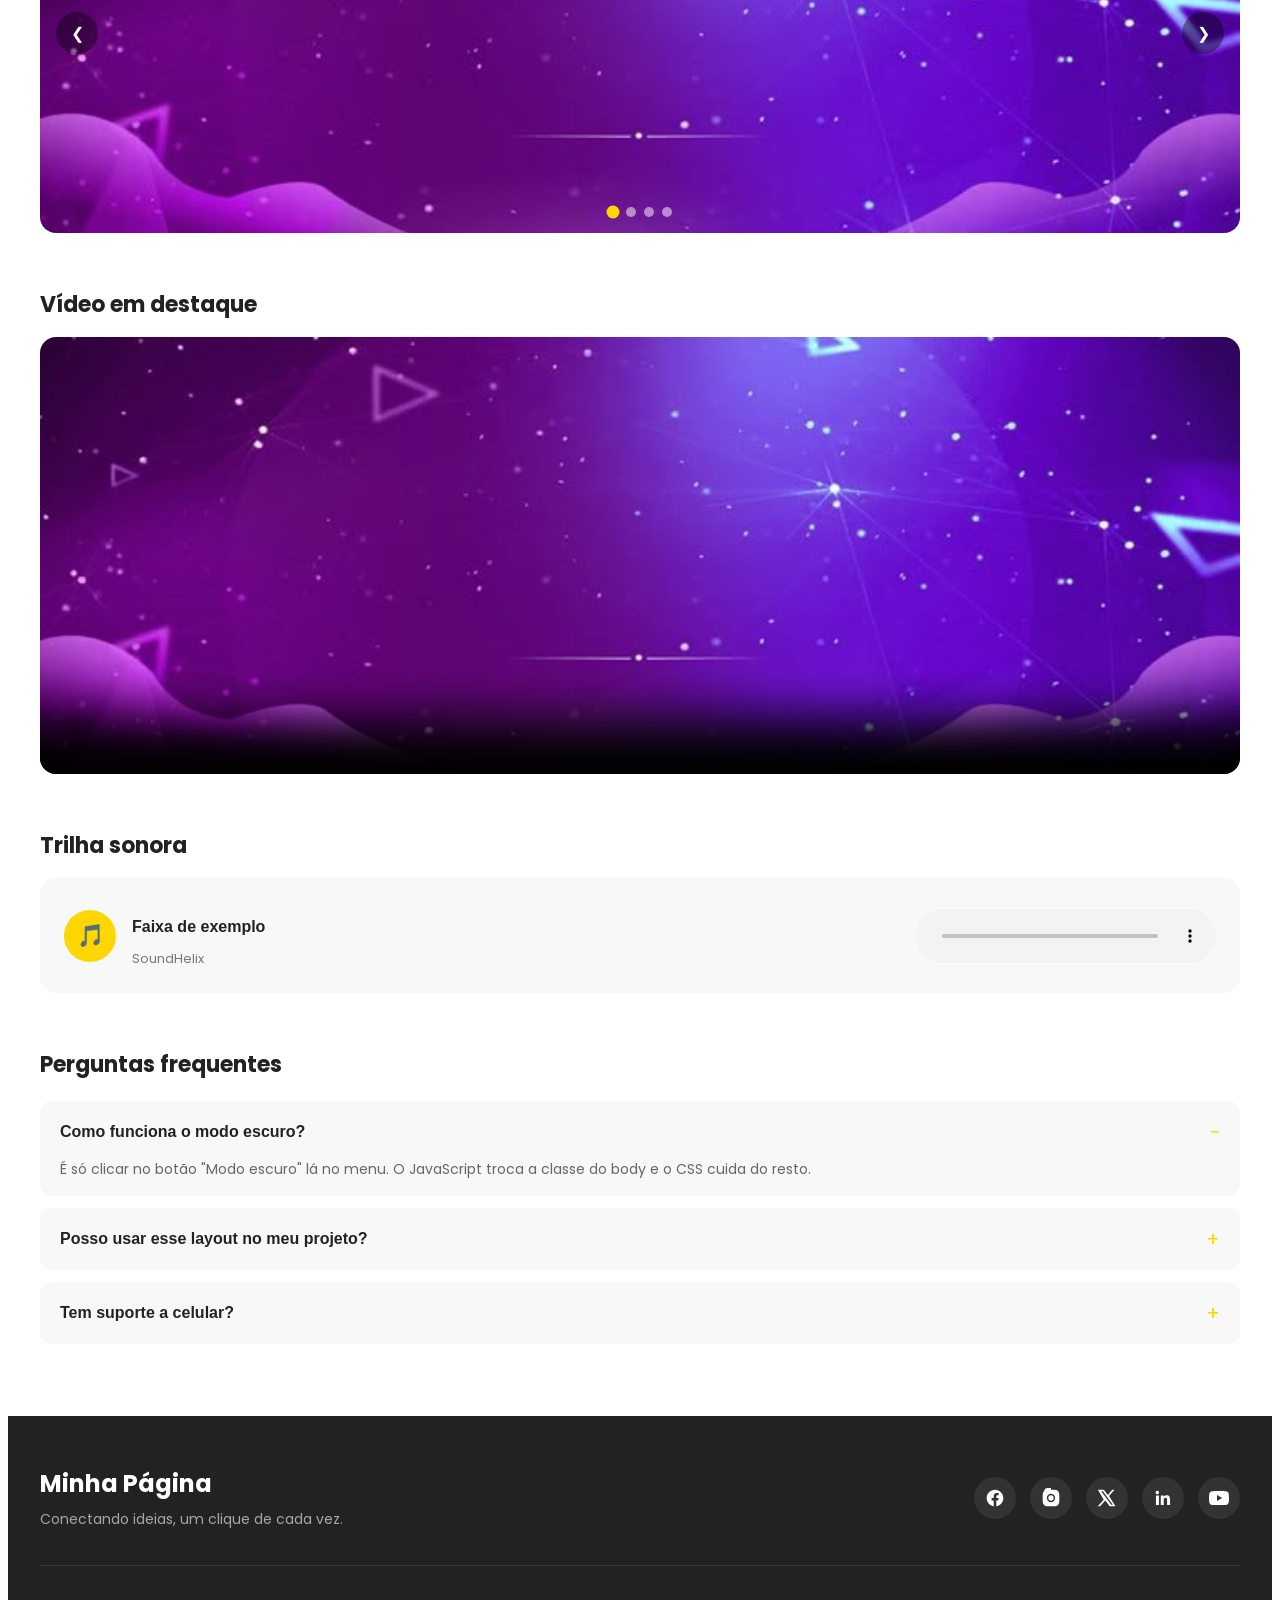
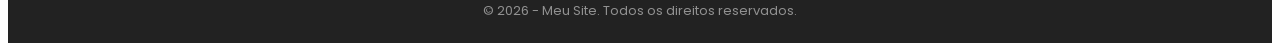
==== commit 34e43d5a: "Update links to point to components directory" ====
--- a/index.html
+++ b/index.html
@@ -41,9 +41,9 @@
 
         <ul class="menu">
             <li><a href="index.html">Início</a></li>
-            <li><a href="sobre.html">Sobre</a></li>
-            <li><a href="historia.html">História</a></li>
-            <li><a href="contato.html">Contato</a></li>
+            <li><a href="componentes/sobre.html">Sobre</a></li>
+            <li><a href="componentes/historia.html">História</a></li>
+            <li><a href="componentes/contato.html">Contato</a></li>
         </ul>
 
         <div class="navbar-acoes">
--- a/css/style.css
+++ b/css/style.css
@@ -123,10 +123,360 @@
 }
 
 
-h1 {
+.titulo-secao {
 
     font-size: 40px;
     margin-bottom: 20px;
+    display: flex;
+    align-items: center;
+    gap: 14px;
+    flex-wrap: wrap;
+
+}
+
+
+/* ===================================
+   TÍTULO DO HEADER
+   =================================== */
+
+.hero-conteudo {
+
+    text-align: center;
+    padding: 0 20px;
+
+}
+
+.hero-titulo {
+
+    font-size: 42px;
+    font-weight: 700;
+    color: white;
+    text-shadow: 0 2px 10px rgba(0, 0, 0, 0.4);
+    margin-bottom: 10px;
+
+}
+
+.hero-subtitulo {
+
+    font-size: 16px;
+    font-weight: 400;
+    color: rgba(255, 255, 255, 0.85);
+    margin-bottom: 0;
+
+}
+
+
+/* ===================================
+   BADGE (selo pequeno)
+   =================================== */
+
+.badge {
+
+    font-size: 13px;
+    font-weight: 600;
+    background-color: gold;
+    color: #222;
+    padding: 5px 12px;
+    border-radius: 999px;
+    vertical-align: middle;
+
+}
+
+
+/* ===================================
+   TAGS
+   =================================== */
+
+.tags {
+
+    display: flex;
+    flex-wrap: wrap;
+    gap: 10px;
+    margin-bottom: 45px;
+
+}
+
+.tag {
+
+    font-size: 13px;
+    font-weight: 500;
+    padding: 8px 16px;
+    border-radius: 999px;
+    background-color: #f0f0f0;
+    color: #444;
+    transition: 0.3s;
+
+}
+
+.tag:hover {
+
+    transform: translateY(-2px);
+    background-color: #e2e2e2;
+
+}
+
+.tag-destaque {
+
+    background-color: #222;
+    color: white;
+
+}
+
+
+/* ===================================
+   CARDS
+   =================================== */
+
+.cards {
+
+    display: grid;
+    grid-template-columns: repeat(auto-fit, minmax(240px, 1fr));
+    gap: 24px;
+    margin-bottom: 55px;
+
+}
+
+.card {
+
+    position: relative;
+    background-color: #f8f8f8;
+    border-radius: 16px;
+    padding: 30px 24px;
+    text-align: center;
+    transition: 0.3s;
+    border: 1px solid rgba(0, 0, 0, 0.06);
+
+}
+
+.card:hover {
+
+    transform: translateY(-6px);
+    box-shadow: 0 12px 24px rgba(0, 0, 0, 0.1);
+
+}
+
+.card-icone {
+
+    font-size: 34px;
+    margin-bottom: 14px;
+
+}
+
+.card h3 {
+
+    font-size: 20px;
+    margin-bottom: 10px;
+
+}
+
+.card p {
+
+    font-size: 14px;
+    color: #666;
+    margin-bottom: 0;
+
+}
+
+.card-destaque {
+
+    background-color: #222;
+    color: white;
+    transform: scale(1.03);
+
+}
+
+.card-destaque p {
+
+    color: rgba(255, 255, 255, 0.75);
+
+}
+
+.card-selo {
+
+    position: absolute;
+    top: -12px;
+    right: 20px;
+    background-color: gold;
+    color: #222;
+    font-size: 11px;
+    font-weight: 700;
+    text-transform: uppercase;
+    padding: 5px 12px;
+    border-radius: 999px;
+
+}
+
+
+/* ===================================
+   ESTATÍSTICAS
+   =================================== */
+
+.stats {
+
+    display: grid;
+    grid-template-columns: repeat(auto-fit, minmax(140px, 1fr));
+    gap: 20px;
+    text-align: center;
+    background-color: #222;
+    color: white;
+    border-radius: 16px;
+    padding: 40px 20px;
+    margin-bottom: 55px;
+
+}
+
+.stat-numero {
+
+    display: block;
+    font-size: 34px;
+    font-weight: 700;
+    color: gold;
+
+}
+
+.stat-label {
+
+    display: block;
+    font-size: 13px;
+    color: rgba(255, 255, 255, 0.7);
+    margin-top: 6px;
+
+}
+
+
+/* ===================================
+   BARRA DE PROGRESSO
+   =================================== */
+
+.progresso-bloco {
+
+    margin-bottom: 55px;
+
+}
+
+.progresso-bloco h2 {
+
+    font-size: 22px;
+    margin-bottom: 16px;
+
+}
+
+.barra-progresso {
+
+    width: 100%;
+    height: 26px;
+    background-color: #eee;
+    border-radius: 999px;
+    overflow: hidden;
+
+}
+
+.barra-preenchida {
+
+    height: 100%;
+    background: linear-gradient(90deg, gold, #ffb347);
+    color: #222;
+    font-size: 12px;
+    font-weight: 700;
+    display: flex;
+    align-items: center;
+    justify-content: flex-end;
+    padding-right: 12px;
+    border-radius: 999px;
+    transition: width 0.6s ease;
+
+}
+
+
+/* ===================================
+   CITAÇÃO
+   =================================== */
+
+.citacao {
+
+    font-size: 22px;
+    font-style: italic;
+    font-weight: 500;
+    padding: 30px;
+    border-left: 4px solid gold;
+    background-color: #f8f8f8;
+    border-radius: 0 16px 16px 0;
+    margin-bottom: 55px;
+
+}
+
+.citacao cite {
+
+    display: block;
+    margin-top: 12px;
+    font-size: 14px;
+    font-style: normal;
+    font-weight: 400;
+    color: #777;
+
+}
+
+
+/* ===================================
+   FAQ / ACCORDION
+   =================================== */
+
+.faq h2 {
+
+    font-size: 22px;
+    margin-bottom: 20px;
+
+}
+
+.faq-item {
+
+    background-color: #f8f8f8;
+    border-radius: 12px;
+    padding: 16px 20px;
+    margin-bottom: 12px;
+    transition: 0.3s;
+
+}
+
+.faq-item summary {
+
+    cursor: pointer;
+    font-weight: 600;
+    list-style: none;
+    display: flex;
+    justify-content: space-between;
+    align-items: center;
+
+}
+
+.faq-item summary::-webkit-details-marker {
+
+    display: none;
+
+}
+
+.faq-item summary::after {
+
+    content: "+";
+    font-size: 20px;
+    font-weight: 400;
+    color: gold;
+    transition: 0.3s;
+
+}
+
+.faq-item[open] summary::after {
+
+    content: "−";
+
+}
+
+.faq-item p {
+
+    margin-top: 12px;
+    margin-bottom: 0;
+    font-size: 14px;
+    color: #666;
 
 }
 
@@ -285,3 +635,844 @@
     color: white;
 
 }
+
+
+/* ===================================
+   MODO ESCURO - COMPONENTES NOVOS
+   =================================== */
+
+.escuro .badge {
+
+    background-color: gold;
+    color: #111;
+
+}
+
+.escuro .tag {
+
+    background-color: #2c2c2c;
+    color: #ddd;
+
+}
+
+.escuro .tag:hover {
+
+    background-color: #3a3a3a;
+
+}
+
+.escuro .tag-destaque {
+
+    background-color: gold;
+    color: #111;
+
+}
+
+.escuro .card {
+
+    background-color: #2a2a2a;
+    border-color: rgba(255, 255, 255, 0.08);
+
+}
+
+.escuro .card p {
+
+    color: #aaa;
+
+}
+
+.escuro .card:hover {
+
+    box-shadow: 0 12px 24px rgba(0, 0, 0, 0.4);
+
+}
+
+.escuro .card-destaque {
+
+    background-color: #111;
+
+}
+
+.escuro .stats {
+
+    background-color: #111;
+    border: 1px solid rgba(255, 255, 255, 0.06);
+
+}
+
+.escuro .barra-progresso {
+
+    background-color: #2c2c2c;
+
+}
+
+.escuro .citacao {
+
+    background-color: #2a2a2a;
+    color: #eee;
+
+}
+
+.escuro .citacao cite {
+
+    color: #999;
+
+}
+
+.escuro .faq-item {
+
+    background-color: #2a2a2a;
+
+}
+
+.escuro .faq-item p {
+
+    color: #aaa;
+
+}
+
+
+/* ===================================
+   NAVBAR - AÇÕES (cadastro + tema)
+   =================================== */
+
+.navbar-acoes {
+
+    display: flex;
+    align-items: center;
+    gap: 14px;
+
+}
+
+.botao-cadastro {
+
+    background-color: gold;
+    color: #222;
+    font-weight: 600;
+    font-size: 14px;
+    padding: 10px 20px;
+    border-radius: 8px;
+    transition: 0.3s;
+
+}
+
+.botao-cadastro:hover {
+
+    transform: scale(1.05);
+    filter: brightness(1.05);
+
+}
+
+
+/* ===================================
+   CARROSSEL DE IMAGENS
+   =================================== */
+
+.carrossel-secao {
+
+    margin-bottom: 55px;
+
+}
+
+.carrossel-secao h2 {
+
+    font-size: 22px;
+    margin-bottom: 16px;
+
+}
+
+.carrossel {
+
+    position: relative;
+    width: 100%;
+    height: 400px;
+    border-radius: 16px;
+    overflow: hidden;
+
+}
+
+.carrossel-slides {
+
+    display: flex;
+    width: 100%;
+    height: 100%;
+    transition: transform 0.5s ease;
+
+}
+
+.carrossel-slide {
+
+    min-width: 100%;
+    height: 100%;
+    object-fit: cover;
+
+}
+
+.carrossel-seta {
+
+    position: absolute;
+    top: 50%;
+    transform: translateY(-50%);
+    background-color: rgba(0, 0, 0, 0.4);
+    color: white;
+    border: none;
+    width: 42px;
+    height: 42px;
+    border-radius: 50%;
+    font-size: 16px;
+    cursor: pointer;
+    display: flex;
+    align-items: center;
+    justify-content: center;
+    transition: 0.3s;
+
+}
+
+.carrossel-seta:hover {
+
+    background-color: gold;
+    color: #222;
+
+}
+
+.carrossel-anterior {
+
+    left: 16px;
+
+}
+
+.carrossel-proximo {
+
+    right: 16px;
+
+}
+
+.carrossel-pontos {
+
+    position: absolute;
+    bottom: 16px;
+    left: 50%;
+    transform: translateX(-50%);
+    display: flex;
+    gap: 8px;
+
+}
+
+.carrossel-ponto {
+
+    width: 10px;
+    height: 10px;
+    border-radius: 50%;
+    background-color: rgba(255, 255, 255, 0.5);
+    border: none;
+    cursor: pointer;
+    padding: 0;
+    transition: 0.3s;
+
+}
+
+.carrossel-ponto.ativo {
+
+    background-color: gold;
+    transform: scale(1.3);
+
+}
+
+
+/* ===================================
+   VÍDEO
+   =================================== */
+
+.video-secao {
+
+    margin-bottom: 55px;
+
+}
+
+.video-secao h2 {
+
+    font-size: 22px;
+    margin-bottom: 16px;
+
+}
+
+.video-wrapper {
+
+    border-radius: 16px;
+    overflow: hidden;
+    line-height: 0;
+
+}
+
+.video-wrapper video {
+
+    width: 100%;
+    display: block;
+
+}
+
+
+/* ===================================
+   MÚSICA
+   =================================== */
+
+.musica-secao {
+
+    margin-bottom: 55px;
+
+}
+
+.musica-secao h2 {
+
+    font-size: 22px;
+    margin-bottom: 16px;
+
+}
+
+.player-musica {
+
+    display: flex;
+    align-items: center;
+    justify-content: space-between;
+    flex-wrap: wrap;
+    gap: 20px;
+    background-color: #f8f8f8;
+    border-radius: 16px;
+    padding: 24px;
+
+}
+
+.player-info {
+
+    display: flex;
+    align-items: center;
+    gap: 16px;
+
+}
+
+.player-icone {
+
+    width: 52px;
+    height: 52px;
+    border-radius: 50%;
+    background-color: gold;
+    display: flex;
+    align-items: center;
+    justify-content: center;
+    font-size: 22px;
+    flex-shrink: 0;
+
+}
+
+.player-titulo {
+
+    font-weight: 600;
+    margin-bottom: 2px;
+
+}
+
+.player-artista {
+
+    font-size: 13px;
+    color: #777;
+    margin-bottom: 0;
+
+}
+
+.player-musica audio {
+
+    max-width: 100%;
+
+}
+
+
+/* ===================================
+   WHATSAPP FLUTUANTE
+   =================================== */
+
+.whatsapp-flutuante {
+
+    position: fixed;
+    bottom: 24px;
+    left: 24px;
+    width: 56px;
+    height: 56px;
+    background-color: #25d366;
+    color: white;
+    border-radius: 50%;
+    display: flex;
+    align-items: center;
+    justify-content: center;
+    box-shadow: 0 6px 16px rgba(0, 0, 0, 0.25);
+    z-index: 999;
+    transition: 0.3s;
+
+}
+
+.whatsapp-flutuante svg {
+
+    width: 28px;
+    height: 28px;
+
+}
+
+.whatsapp-flutuante:hover {
+
+    transform: scale(1.1);
+
+}
+
+
+/* ===================================
+   BOTÃO VOLTAR AO TOPO
+   =================================== */
+
+.botao-topo {
+
+    position: fixed;
+    bottom: 24px;
+    right: 24px;
+    width: 48px;
+    height: 48px;
+    background-color: #222;
+    color: white;
+    border: none;
+    border-radius: 50%;
+    font-size: 20px;
+    cursor: pointer;
+    box-shadow: 0 6px 16px rgba(0, 0, 0, 0.25);
+    z-index: 999;
+    opacity: 0;
+    visibility: hidden;
+    transform: translateY(10px);
+    transition: 0.3s;
+
+}
+
+.botao-topo.visivel {
+
+    opacity: 1;
+    visibility: visible;
+    transform: translateY(0);
+
+}
+
+.botao-topo:hover {
+
+    background-color: gold;
+    color: #222;
+
+}
+
+
+/* ===================================
+   HERO SECUNDÁRIO (páginas internas)
+   =================================== */
+
+.hero-secundaria {
+
+    height: 220px;
+
+}
+
+.hero-secundaria .hero-titulo {
+
+    font-size: 34px;
+
+}
+
+
+/* ===================================
+   MODO ESCURO - COMPONENTES NOVOS (2)
+   =================================== */
+
+.escuro .botao-cadastro {
+
+    background-color: gold;
+    color: #111;
+
+}
+
+.escuro .carrossel-seta {
+
+    background-color: rgba(255, 255, 255, 0.15);
+
+}
+
+.escuro .player-musica {
+
+    background-color: #2a2a2a;
+
+}
+
+.escuro .player-artista {
+
+    color: #999;
+
+}
+
+.escuro .botao-topo {
+
+    background-color: #f0f0f0;
+    color: #222;
+
+}
+
+.escuro .botao-topo:hover {
+
+    background-color: gold;
+    color: #111;
+
+}
+
+
+/* ===================================
+   FORMULÁRIOS (Cadastro / Contato)
+   =================================== */
+
+.form-secao {
+
+    max-width: 620px;
+    margin: 0 auto 55px;
+
+}
+
+.form-cartao {
+
+    background-color: #f8f8f8;
+    border-radius: 16px;
+    padding: 36px;
+
+}
+
+.campo {
+
+    margin-bottom: 20px;
+
+}
+
+.campo label {
+
+    display: block;
+    font-size: 14px;
+    font-weight: 600;
+    margin-bottom: 8px;
+
+}
+
+.campo input,
+.campo textarea {
+
+    width: 100%;
+    padding: 12px 14px;
+    border-radius: 8px;
+    border: 1px solid #ddd;
+    background-color: white;
+    font-family: "Poppins", sans-serif;
+    font-size: 14px;
+    color: #222;
+    transition: 0.3s;
+
+}
+
+.campo input:focus,
+.campo textarea:focus {
+
+    outline: none;
+    border-color: gold;
+
+}
+
+.campo textarea {
+
+    resize: vertical;
+    min-height: 120px;
+
+}
+
+.campo-checkbox {
+
+    display: flex;
+    align-items: center;
+    gap: 10px;
+    font-size: 14px;
+
+}
+
+.campo-checkbox input {
+
+    width: auto;
+
+}
+
+.botao-enviar {
+
+    width: 100%;
+    background-color: #222;
+    color: white;
+    font-weight: 600;
+    font-size: 15px;
+    padding: 14px;
+    border-radius: 8px;
+    transition: 0.3s;
+
+}
+
+.botao-enviar:hover {
+
+    background-color: gold;
+    color: #222;
+    transform: none;
+
+}
+
+.form-sucesso {
+
+    display: none;
+    text-align: center;
+    background-color: #eafaf0;
+    color: #1a7f4b;
+    border-radius: 12px;
+    padding: 20px;
+    margin-top: 16px;
+    font-weight: 500;
+
+}
+
+.form-sucesso.visivel {
+
+    display: block;
+
+}
+
+
+/* ===================================
+   TIMELINE (História)
+   =================================== */
+
+.timeline {
+
+    position: relative;
+    max-width: 720px;
+    margin: 0 auto 55px;
+    padding-left: 30px;
+    border-left: 3px solid gold;
+
+}
+
+.timeline-item {
+
+    position: relative;
+    padding-bottom: 40px;
+
+}
+
+.timeline-item:last-child {
+
+    padding-bottom: 0;
+
+}
+
+.timeline-item::before {
+
+    content: "";
+    position: absolute;
+    left: -39px;
+    top: 4px;
+    width: 14px;
+    height: 14px;
+    border-radius: 50%;
+    background-color: gold;
+    border: 3px solid white;
+
+}
+
+.timeline-ano {
+
+    display: inline-block;
+    font-size: 13px;
+    font-weight: 700;
+    color: #222;
+    background-color: gold;
+    padding: 4px 12px;
+    border-radius: 999px;
+    margin-bottom: 10px;
+
+}
+
+.timeline-item h3 {
+
+    font-size: 18px;
+    margin-bottom: 6px;
+
+}
+
+.timeline-item p {
+
+    font-size: 14px;
+    color: #666;
+    margin-bottom: 0;
+
+}
+
+
+/* ===================================
+   PÁGINA SOBRE
+   =================================== */
+
+.sobre-intro {
+
+    max-width: 720px;
+    margin: 0 auto 45px;
+    text-align: center;
+    font-size: 16px;
+    color: #555;
+
+}
+
+.valores {
+
+    display: grid;
+    grid-template-columns: repeat(auto-fit, minmax(200px, 1fr));
+    gap: 20px;
+    margin-bottom: 55px;
+
+}
+
+
+/* ===================================
+   MAPA (Contato)
+   =================================== */
+
+.mapa-wrapper {
+
+    border-radius: 16px;
+    overflow: hidden;
+    line-height: 0;
+    margin-bottom: 55px;
+
+}
+
+.mapa-wrapper iframe {
+
+    width: 100%;
+    height: 350px;
+    border: 0;
+    display: block;
+
+}
+
+.info-contato {
+
+    display: grid;
+    grid-template-columns: repeat(auto-fit, minmax(180px, 1fr));
+    gap: 20px;
+    margin-bottom: 45px;
+    text-align: center;
+
+}
+
+.info-contato-item {
+
+    background-color: #f8f8f8;
+    border-radius: 16px;
+    padding: 24px;
+
+}
+
+.info-contato-item .card-icone {
+
+    margin-bottom: 8px;
+
+}
+
+.info-contato-item h3 {
+
+    font-size: 15px;
+    margin-bottom: 4px;
+
+}
+
+.info-contato-item p {
+
+    font-size: 13px;
+    color: #666;
+    margin-bottom: 0;
+
+}
+
+
+/* ===================================
+   MODO ESCURO - PÁGINAS NOVAS
+   =================================== */
+
+.escuro .form-cartao {
+
+    background-color: #2a2a2a;
+
+}
+
+.escuro .campo input,
+.escuro .campo textarea {
+
+    background-color: #1c1c1c;
+    border-color: #444;
+    color: white;
+
+}
+
+.escuro .botao-enviar {
+
+    background-color: #f0f0f0;
+    color: #222;
+
+}
+
+.escuro .botao-enviar:hover {
+
+    background-color: gold;
+
+}
+
+.escuro .form-sucesso {
+
+    background-color: #133b26;
+    color: #6fe3a3;
+
+}
+
+.escuro .timeline {
+
+    border-left-color: gold;
+
+}
+
+.escuro .timeline-item::before {
+
+    border-color: #111;
+
+}
+
+.escuro .timeline-item p {
+
+    color: #aaa;
+
+}
+
+.escuro .sobre-intro {
+
+    color: #bbb;
+
+}
+
+.escuro .info-contato-item {
+
+    background-color: #2a2a2a;
+
+}
+
+.escuro .info-contato-item p {
+
+    color: #aaa;
+
+}
